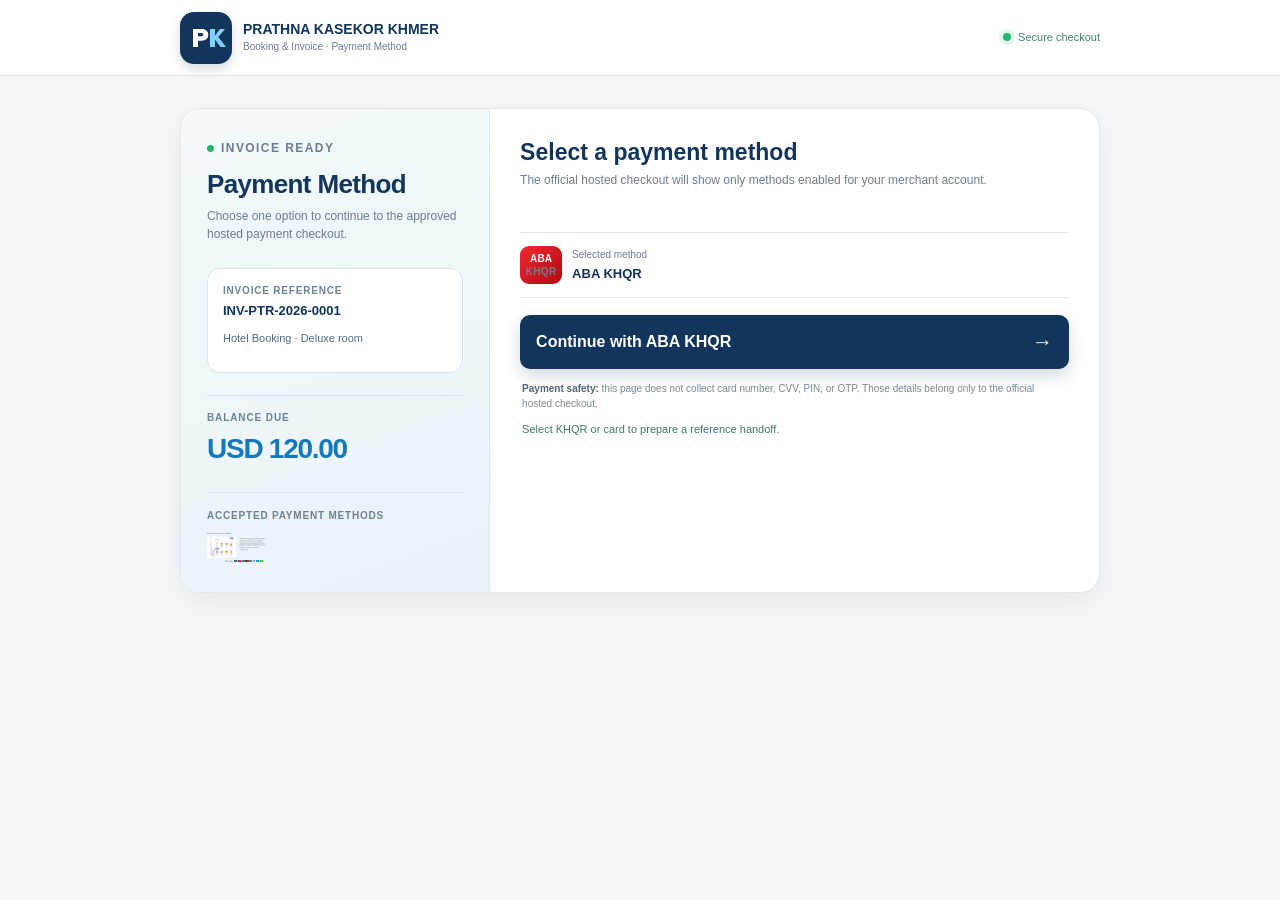
==== checkout-reference.html @ 9adb8e12 "Update checkout-reference.html" ====
<!doctype html>
<html lang="en">
<head>
  <meta charset="utf-8">
  <meta name="viewport" content="width=device-width, initial-scale=1, viewport-fit=cover">
  <meta name="theme-color" content="#ffffff">
  <title>PTR Connect | Payment Method</title>
  <style>
    :root{--navy:#12355b;--blue:#1478bc;--blue-soft:#eef8ff;--ink:#152b42;--muted:#6c7d8d;--line:#dfe7ee;--wash:#f5f8fa;--white:#fff;--success:#25b66d;--radius:16px;--shadow:0 10px 30px rgba(18,53,91,.08)}
    *{box-sizing:border-box}html{background:var(--wash);-webkit-text-size-adjust:100%;text-size-adjust:100%}body{min-width:320px;margin:0;color:var(--ink);background:var(--wash);font-family:"Noto Sans Khmer","Segoe UI",Arial,sans-serif;line-height:1.4}button{font:inherit}button:focus-visible{outline:3px solid #91cdf2;outline-offset:3px}img{display:block;max-width:100%}
    .topbar{min-height:76px;display:flex;align-items:center;gap:11px;padding:10px max(18px,calc((100vw - 920px)/2));border-bottom:1px solid var(--line);background:var(--white)}.brandMark{width:52px;height:52px;display:grid;place-items:center;flex:0 0 auto;border-radius:14px;background:var(--navy);box-shadow:0 5px 12px rgba(18,53,91,.18)}.brandMark svg{width:40px;height:40px}.brandText{min-width:0}.brandText strong,.brandText small{display:block;overflow-wrap:anywhere}.brandText strong{color:var(--navy);font-size:14px;line-height:1.2}.brandText small{margin-top:3px;color:var(--muted);font-size:10px}.secure{display:flex;align-items:center;gap:7px;margin-left:auto;color:#43816a;font-size:11px;white-space:nowrap}.secure i{width:8px;height:8px;border-radius:50%;background:var(--success);box-shadow:0 0 0 4px #e0f8ea}
    main{width:min(920px,calc(100% - 32px));margin:32px auto 56px}.checkout{display:grid;grid-template-columns:minmax(250px,.66fr) minmax(0,1.3fr);overflow:hidden;border:1px solid var(--line);border-radius:20px;background:var(--white);box-shadow:var(--shadow)}.bookingSummary{min-width:0;padding:30px 26px;background:linear-gradient(160deg,#f3f9fc,#eaf3f8);border-right:1px solid var(--line)}.summaryLabel{display:flex;align-items:center;gap:7px;margin:0;color:#5c8776;font-size:10px;font-weight:900;letter-spacing:.12em;text-transform:uppercase}.summaryLabel i{width:7px;height:7px;border-radius:50%;background:var(--success)}.bookingSummary h1{margin:12px 0 8px;color:var(--navy);font-size:26px;letter-spacing:-.025em;line-height:1.12}.bookingSummary>p{margin:0;color:var(--muted);font-size:12px;line-height:1.55}.invoiceBox{margin-top:24px;padding:15px;border:1px solid #d7e5ed;border-radius:13px;background:#fff}.invoiceBox small,.invoiceBox b{display:block}.invoiceBox small{color:#6d8293;font-size:10px;font-weight:800;letter-spacing:.08em;text-transform:uppercase}.invoiceBox b{margin-top:4px;color:var(--navy);font-size:13px;overflow-wrap:anywhere}.invoiceBox .service{margin-top:11px;color:#526b7e;font-size:11px;line-height:1.4}.amount{margin-top:22px;padding-top:15px;border-top:1px solid #d7e5ed}.amount span,.amount strong{display:block}.amount span{color:#6d8293;font-size:10px;font-weight:900;letter-spacing:.09em;text-transform:uppercase}.amount strong{margin-top:4px;color:var(--blue);font-size:28px;letter-spacing:-.045em;white-space:nowrap}.accepted{margin-top:23px;padding-top:16px;border-top:1px solid #d7e5ed}.accepted p{margin:0 0 9px;color:#6d8293;font-size:10px;font-weight:900;letter-spacing:.08em;text-transform:uppercase}.accepted img{width:100%;height:30px;object-fit:contain;object-position:left center}
    .paymentPanel{min-width:0;padding:30px}.paymentPanel h2{margin:0;color:var(--navy);font-size:23px;line-height:1.2}.paymentPanel>.subcopy{margin:5px 0 22px;color:var(--muted);font-size:12px}.methodList{display:grid;gap:11px}.method{width:100%;min-width:0;display:grid;grid-template-columns:52px minmax(0,1fr) 34px;align-items:center;gap:13px;padding:11px;border:1px solid var(--line);border-radius:13px;background:#fff;color:var(--ink);text-align:left;cursor:pointer;transition:border-color .16s ease,box-shadow .16s ease,background .16s ease}.method:hover{border-color:#8abbdc;background:#fbfdff}.method[aria-pressed="true"]{border:2px solid var(--blue);padding:10px;background:var(--blue-soft);box-shadow:0 0 0 3px #dff2fd}.methodIcon{width:52px;height:48px;display:flex;align-items:center;justify-content:center;flex-direction:column;border-radius:9px;background:#0a7299;color:#fff;font-size:13px;font-weight:900;line-height:1;letter-spacing:.02em}.methodIcon small{display:block;margin-top:3px;font-size:7px;font-weight:800;letter-spacing:.04em}.methodIcon.khqr{background:linear-gradient(135deg,#ee2a31,#b10812)}.methodIcon.card{background:linear-gradient(135deg,#097592,#00516f);font-size:9px}.methodIcon.alipay{background:#17a2df;font-size:25px}.methodIcon.wechat{background:#09bd34;font-size:20px}.methodCopy{min-width:0}.methodCopy strong,.methodCopy small{display:block;overflow-wrap:anywhere}.methodCopy strong{font-size:14px;line-height:1.2}.methodCopy small{margin-top:4px;color:#748494;font-size:11px;line-height:1.35}.methodArrow{display:grid;width:28px;height:28px;place-items:center;border-radius:7px;background:#f1f4f6;color:#5d7180;font-size:22px;font-weight:300;line-height:1}.method[aria-pressed="true"] .methodArrow{background:#d9effb;color:var(--blue)}
    .choice{display:flex;align-items:center;gap:10px;margin-top:22px;padding:13px 0;border-top:1px solid var(--line);border-bottom:1px solid var(--line)}.choice .methodIcon{width:42px;height:38px;flex:0 0 42px;font-size:10px}.choice .methodIcon.card{font-size:8px}.choice .methodIcon.alipay{font-size:20px}.choice .methodIcon.wechat{font-size:16px}.choice small,.choice b{display:block}.choice small{color:var(--muted);font-size:10px}.choice b{margin-top:3px;color:var(--navy);font-size:13px}.continue{width:100%;min-height:50px;display:flex;align-items:center;justify-content:space-between;gap:15px;margin-top:17px;padding:12px 16px;border:0;border-radius:10px;background:var(--navy);color:#fff;cursor:pointer;font-weight:900;box-shadow:0 7px 16px rgba(18,53,91,.18);transition:background .16s ease,transform .16s ease}.continue:hover{background:#1d5689;transform:translateY(-1px)}.continue b{font-size:21px}.safety{margin:12px 2px 0;color:#788a98;font-size:10px;line-height:1.5}.safety b{color:#4f6676}.status{min-height:19px;margin:11px 2px 0;color:#3f7960;font-size:11px;line-height:1.45}.status[data-state="ready"]{font-weight:700}
    @media(max-width:720px){main{width:min(100%,620px);margin:0 auto 38px}.checkout{grid-template-columns:1fr;border-right:0;border-left:0;border-radius:0}.bookingSummary{padding:22px 16px;border-right:0;border-bottom:1px solid var(--line)}.bookingSummary h1{font-size:24px}.invoiceBox{margin-top:17px}.amount{margin-top:17px}.accepted{display:none}.paymentPanel{padding:23px 16px}.method{grid-template-columns:48px minmax(0,1fr) 30px;gap:11px;padding:10px}.method[aria-pressed="true"]{padding:9px}.methodIcon{width:48px;height:44px}.methodCopy strong{font-size:13px}.methodCopy small{font-size:10px}.methodArrow{width:27px;height:27px}.topbar{min-height:68px;padding:8px 15px}.brandMark{width:48px;height:48px;border-radius:13px}.secure{display:none}}
    @media(max-width:360px){.brandText strong{font-size:13px}.bookingSummary,.paymentPanel{padding-right:13px;padding-left:13px}.method{grid-template-columns:44px minmax(0,1fr) 27px;gap:9px}.methodIcon{width:44px;height:42px}.methodArrow{width:25px;height:25px}.paymentPanel h2{font-size:22px}}
    @media(prefers-reduced-motion:reduce){*,*:before,*:after{transition:none!important}}
  </style>
</head>
<body>
  <header class="topbar">
    <span class="brandMark" role="img" aria-label="PTR Connect"><svg viewBox="0 0 40 40" fill="none" aria-hidden="true"><path d="M7 29V11h8.5c4.2 0 6.8 2.2 6.8 5.8 0 3.7-2.6 5.9-6.8 5.9H12V29H7Zm5-10.8h3.1c1.4 0 2.2-.7 2.2-1.5 0-.9-.8-1.6-2.2-1.6H12v3.1Z" fill="white"/><path d="M24 29V11h5v6.8L34 11h5l-6.7 8L40 29h-5.5l-5.5-7.6V29h-5Z" fill="#7fd1ff"/></svg></span>
    <div class="brandText"><strong>PRATHNA KASEKOR KHMER</strong><small>Booking &amp; Invoice · Payment Method</small></div>
    <span class="secure"><i></i>Secure checkout</span>
  </header>
  <main>
    <section class="checkout" aria-labelledby="payment-title">
      <aside class="bookingSummary" aria-label="Invoice summary">
        <p class="summaryLabel"><i></i>Invoice ready</p>
        <h1>Payment Method</h1>
        <p>Choose one option to continue to the approved hosted payment checkout.</p>
        <div class="invoiceBox"><small>Invoice reference</small><b id="invoiceReference">INV-PTR-2026-0001</b><p class="service" id="invoiceService">Hotel Booking · Deluxe room</p></div>
        <div class="amount"><span>Balance due</span><strong id="amountDue">USD 120.00</strong></div>
        <div class="accepted"><p>Accepted payment methods</p><img src="assets/payment-reference/payment-marks-reference.svg" alt="ABA, KHQR, Visa, Mastercard, UnionPay, JCB, Alipay and WeChat Pay marks"></div>
      </aside>
      <div class="paymentPanel">
        <h2 id="payment-title">Select a payment method</h2>
        <p class="subcopy">The official hosted checkout will show only methods enabled for your merchant account.</p>
        <div class="methodList" id="methodList" aria-label="Payment methods"></div>
        <div class="choice"><span class="methodIcon khqr" id="choiceIcon" aria-hidden="true">ABA<small>KHQR</small></span><span><small>Selected method</small><b id="choiceName">ABA KHQR</b></span></div>
        <button class="continue" type="button" id="continueButton"><span id="continueText">Continue with ABA KHQR</span><b aria-hidden="true">→</b></button>
        <p class="safety"><b>Payment safety:</b> this page does not collect card number, CVV, PIN, or OTP. Those details belong only to the official hosted checkout.</p>
        <p class="status" id="status" aria-live="polite">Select KHQR or card to prepare a reference handoff.</p>
      </div>
    </section>
  </main>
  <script>
    "use strict";
    const state = { invoice: { reference: "INV-PTR-2026-0001", service: "Hotel Booking · Deluxe room", balance: 120 }, method: "aba-khqr" };
    const methods = Object.freeze([
  { id: "aba-khqr", name: "ABA KHQR", description: "Scan to pay with any banking app", icon: "ABA<small>KHQR</small>", iconClass: "khqr", action: "Continue with ABA KHQR" },
  { id: "card", name: "Credit / Debit Card", description: "Visa, Mastercard, UnionPay and JCB", icon: "CARD<small>VISA · MC</small>", iconClass: "card", action: "Continue with card" },
  { id: "alipay", name: "Alipay", description: "Scan to pay with Alipay", icon: "支<small>ALIPAY</small>", iconClass: "alipay", action: "Continue with Alipay" },
  { id: "wechat", name: "WeChat", description: "Scan to pay with WeChat", icon: "•<small>WECHAT</small>", iconClass: "wechat", action: "Continue with WeChat Pay" }
]);
    ]);
    const id = value => document.getElementById(value);
    const money = value => `USD ${Number(value || 0).toLocaleString("en-US", { minimumFractionDigits:2, maximumFractionDigits:2 })}`;
    const current = () => methods.find(method => method.id === state.method) || methods[0];
    function renderMethods(){
      id("methodList").replaceChildren(...methods.map(method => {
        const button = document.createElement("button");
        button.type = "button";
        button.className = "method";
        button.dataset.method = method.id;
        button.setAttribute("aria-pressed", String(method.id === state.method));
        button.innerHTML = `<span class="methodIcon ${method.iconClass}" aria-hidden="true">${method.icon}</span><span class="methodCopy"><strong>${method.name}</strong><small>${method.description}</small></span><span class="methodArrow" aria-hidden="true">›</span>`;
        button.addEventListener("click", () => select(method.id));
        return button;
      }));
    }
    function renderSummary(){
      const method = current();
      id("invoiceReference").textContent = state.invoice.reference;
      id("invoiceService").textContent = state.invoice.service;
      id("amountDue").textContent = money(state.invoice.balance);
      id("choiceIcon").className = `methodIcon ${method.iconClass}`;
      id("choiceIcon").innerHTML = method.icon;
      id("choiceName").textContent = method.name;
      id("continueText").textContent = method.action;
    }
    function select(methodId){
      if(!methods.some(method => method.id === methodId)) return;
      state.method = methodId;
      renderMethods(); renderSummary();
      window.dispatchEvent(new CustomEvent("ptr:checkout-method", { detail:{ method:current(), invoice:{...state.invoice} } }));
    }
    function setData(data = {}){
      state.invoice = { ...state.invoice, ...data };
      if(data.method && methods.some(method => method.id === data.method)) state.method = data.method;
      renderMethods(); renderSummary();
    }
    id("continueButton").addEventListener("click", () => {
      const method = current();
      const status = id("status");
      status.dataset.state = "ready";
      status.textContent = `${method.name} selected. Reference handoff is ready; no payment was submitted.`;
      window.dispatchEvent(new CustomEvent("ptr:checkout-continue", { detail:{ method, invoice:{...state.invoice} } }));
    });
    window.PTRCheckoutReference = Object.freeze({ setData, getData:() => ({ invoice:{...state.invoice}, method:current() }) });
    renderMethods(); renderSummary();
  </script>
</body>
</html>
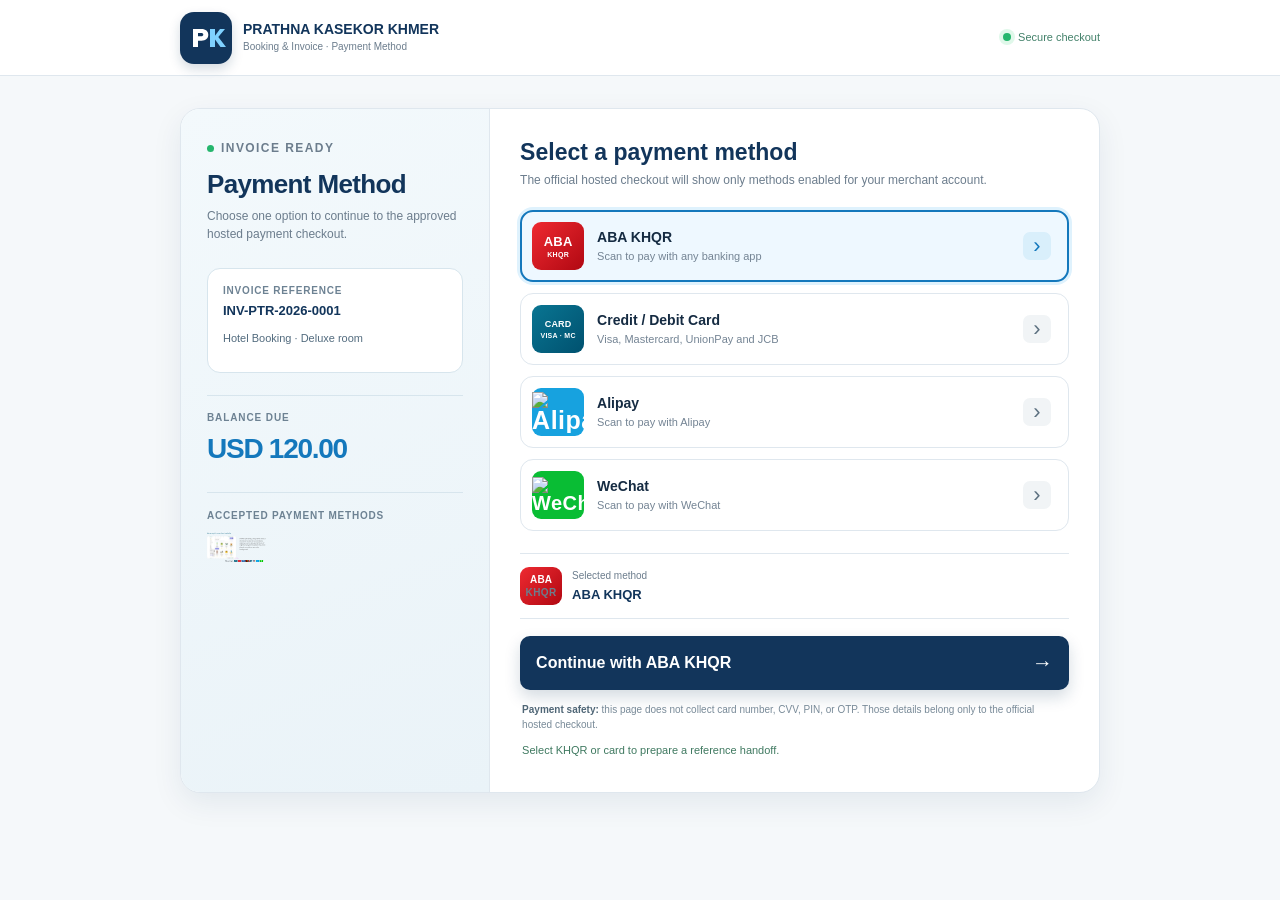
==== commit a68ab517: "Update checkout-reference.html" ====
--- a/checkout-reference.html
+++ b/checkout-reference.html
@@ -50,10 +50,9 @@
     const methods = Object.freeze([
   { id: "aba-khqr", name: "ABA KHQR", description: "Scan to pay with any banking app", icon: "ABA<small>KHQR</small>", iconClass: "khqr", action: "Continue with ABA KHQR" },
   { id: "card", name: "Credit / Debit Card", description: "Visa, Mastercard, UnionPay and JCB", icon: "CARD<small>VISA · MC</small>", iconClass: "card", action: "Continue with card" },
-  { id: "alipay", name: "Alipay", description: "Scan to pay with Alipay", icon: "支<small>ALIPAY</small>", iconClass: "alipay", action: "Continue with Alipay" },
-  { id: "wechat", name: "WeChat", description: "Scan to pay with WeChat", icon: "•<small>WECHAT</small>", iconClass: "wechat", action: "Continue with WeChat Pay" }
+  { id: "alipay", name: "Alipay", description: "Scan to pay with Alipay", icon: '<img src="aba_selector_assets/alipay.png" alt="Alipay">', iconClass: "alipay", action: "Continue with Alipay" },
+  { id: "wechat", name: "WeChat", description: "Scan to pay with WeChat", icon: '<img src="aba_selector_assets/wechat.png" alt="WeChat">', iconClass: "wechat", action: "Continue with WeChat Pay" }
 ]);
-    ]);
     const id = value => document.getElementById(value);
     const money = value => `USD ${Number(value || 0).toLocaleString("en-US", { minimumFractionDigits:2, maximumFractionDigits:2 })}`;
     const current = () => methods.find(method => method.id === state.method) || methods[0];
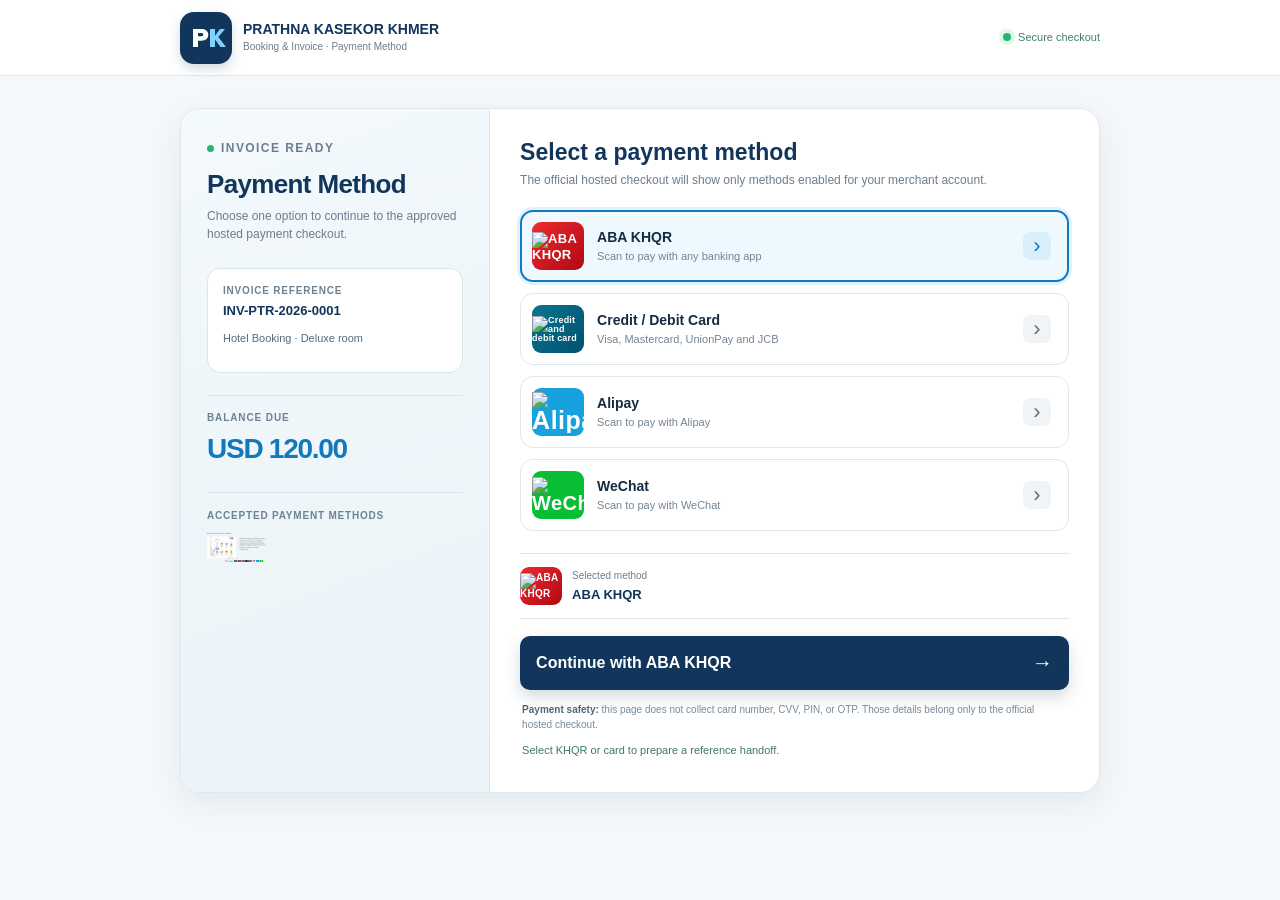
==== commit df8fd0ae: "Update checkout-reference.html" ====
--- a/checkout-reference.html
+++ b/checkout-reference.html
@@ -48,10 +48,38 @@
     "use strict";
     const state = { invoice: { reference: "INV-PTR-2026-0001", service: "Hotel Booking · Deluxe room", balance: 120 }, method: "aba-khqr" };
     const methods = Object.freeze([
-  { id: "aba-khqr", name: "ABA KHQR", description: "Scan to pay with any banking app", icon: "ABA<small>KHQR</small>", iconClass: "khqr", action: "Continue with ABA KHQR" },
-  { id: "card", name: "Credit / Debit Card", description: "Visa, Mastercard, UnionPay and JCB", icon: "CARD<small>VISA · MC</small>", iconClass: "card", action: "Continue with card" },
-  { id: "alipay", name: "Alipay", description: "Scan to pay with Alipay", icon: '<img src="aba_selector_assets/alipay.png" alt="Alipay">', iconClass: "alipay", action: "Continue with Alipay" },
-  { id: "wechat", name: "WeChat", description: "Scan to pay with WeChat", icon: '<img src="aba_selector_assets/wechat.png" alt="WeChat">', iconClass: "wechat", action: "Continue with WeChat Pay" }
+  { 
+    id: "aba-khqr", 
+    name: "ABA KHQR", 
+    description: "Scan to pay with any banking app", 
+    icon: '<img src="aba_selector_assets/aba_khqr.png" alt="ABA KHQR">', 
+    iconClass: "khqr", 
+    action: "Continue with ABA KHQR" 
+  },
+  { 
+    id: "card", 
+    name: "Credit / Debit Card", 
+    description: "Visa, Mastercard, UnionPay and JCB", 
+    icon: '<img src="aba_selector_assets/card_icon.png" alt="Credit and debit card">', 
+    iconClass: "card", 
+    action: "Continue with card" 
+  },
+  { 
+    id: "alipay", 
+    name: "Alipay", 
+    description: "Scan to pay with Alipay", 
+    icon: '<img src="aba_selector_assets/alipay.png" alt="Alipay">', 
+    iconClass: "alipay", 
+    action: "Continue with Alipay" 
+  },
+  { 
+    id: "wechat", 
+    name: "WeChat", 
+    description: "Scan to pay with WeChat", 
+    icon: '<img src="aba_selector_assets/wechat.png" alt="WeChat">', 
+    iconClass: "wechat", 
+    action: "Continue with WeChat Pay" 
+  }
 ]);
     const id = value => document.getElementById(value);
     const money = value => `USD ${Number(value || 0).toLocaleString("en-US", { minimumFractionDigits:2, maximumFractionDigits:2 })}`;
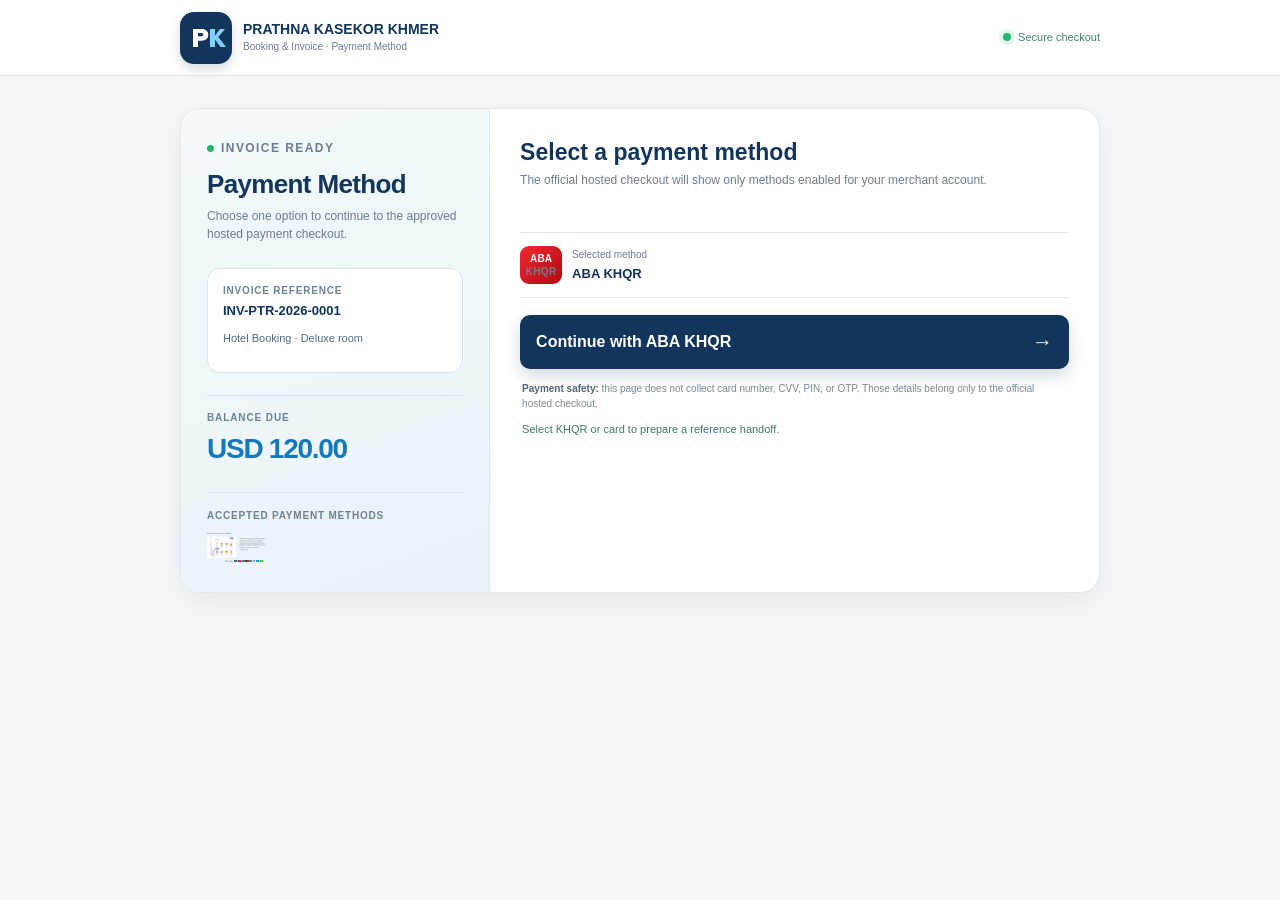
==== commit df6c27cf: "Update checkout-reference.html" ====
--- a/checkout-reference.html
+++ b/checkout-reference.html
@@ -47,40 +47,281 @@
   <script>
     "use strict";
     const state = { invoice: { reference: "INV-PTR-2026-0001", service: "Hotel Booking · Deluxe room", balance: 120 }, method: "aba-khqr" };
-    const methods = Object.freeze([
-  { 
-    id: "aba-khqr", 
-    name: "ABA KHQR", 
-    description: "Scan to pay with any banking app", 
-    icon: '<img src="aba_selector_assets/aba_khqr.png" alt="ABA KHQR">', 
-    iconClass: "khqr", 
-    action: "Continue with ABA KHQR" 
-  },
-  { 
-    id: "card", 
-    name: "Credit / Debit Card", 
-    description: "Visa, Mastercard, UnionPay and JCB", 
-    icon: '<img src="aba_selector_assets/card_icon.png" alt="Credit and debit card">', 
-    iconClass: "card", 
-    action: "Continue with card" 
-  },
-  { 
-    id: "alipay", 
-    name: "Alipay", 
-    description: "Scan to pay with Alipay", 
-    icon: '<img src="aba_selector_assets/alipay.png" alt="Alipay">', 
-    iconClass: "alipay", 
-    action: "Continue with Alipay" 
-  },
-  { 
-    id: "wechat", 
-    name: "WeChat", 
-    description: "Scan to pay with WeChat", 
-    icon: '<img src="aba_selector_assets/wechat.png" alt="WeChat">', 
-    iconClass: "wechat", 
-    action: "Continue with WeChat Pay" 
-  }
-]);
+    <!DOCTYPE html>
+<html lang="km">
+<head>
+  <meta charset="UTF-8" />
+  <meta name="viewport" content="width=device-width, initial-scale=1.0" />
+  <title>ABA Pay Checkout Component</title>
+  <style>
+    /* Global Base */
+    body {
+      font-family: -apple-system, BlinkMacSystemFont, "Segoe UI", Roboto, Helvetica, Arial, sans-serif;
+      background-color: #f8fafc;
+      padding: 24px;
+      color: #1e293b;
+    }
+
+    /* ១. HEADER BRAND SECTION */
+    .header-brand {
+      display: flex;
+      align-items: center;
+      gap: 12px;
+      margin-bottom: 24px;
+    }
+
+    .header-brand .brand-logo {
+      height: 36px;
+      width: auto;
+      object-fit: contain;
+    }
+
+    .header-brand .brand-text {
+      display: flex;
+      flex-direction: column;
+    }
+
+    .header-brand .brand-text .title {
+      font-size: 18px;
+      font-weight: 700;
+      color: #0f172a;
+      line-height: 1.2;
+    }
+
+    .header-brand .brand-text .subtitle {
+      font-size: 12px;
+      color: #64748b;
+    }
+
+    /* ២. PAYMENT OPTION CONTAINER */
+    .payment-option {
+      display: flex;
+      align-items: flex-start;
+      gap: 12px;
+      padding: 16px;
+      border: 1px solid #e2e8f0;
+      border-radius: 10px;
+      background-color: #ffffff;
+      margin-bottom: 12px;
+      cursor: pointer;
+      transition: all 0.2s ease-in-out;
+    }
+
+    .payment-option:hover {
+      border-color: #00bcd4;
+    }
+
+    .payment-option.selected {
+      border-color: #00bcd4;
+      background-color: #f4fbfd;
+      box-shadow: 0 0 0 1px #00bcd4;
+    }
+
+    /* Custom Radio Input Alignment */
+    .payment-option input[type="radio"] {
+      margin-top: 3px;
+      accent-color: #00bcd4;
+      width: 16px;
+      height: 16px;
+      cursor: pointer;
+    }
+
+    .option-content {
+      flex: 1;
+      display: flex;
+      align-items: center;
+      justify-content: space-between;
+      flex-wrap: wrap;
+      gap: 8px;
+    }
+
+    .option-left {
+      display: flex;
+      align-items: center;
+      gap: 12px;
+    }
+
+    .option-info {
+      display: flex;
+      flex-direction: column;
+    }
+
+    .option-title {
+      font-size: 14px;
+      font-weight: 600;
+      color: #0f172a;
+    }
+
+    .option-desc {
+      font-size: 12px;
+      color: #64748b;
+      margin-top: 2px;
+    }
+
+    /* LOGOS STYLING */
+    .khqr-logo, .wallet-logo {
+      height: 22px;
+      width: auto;
+      object-fit: contain;
+    }
+
+    /* FLEX ROW FOR CREDIT CARDS */
+    .card-logos-flex {
+      display: flex;
+      align-items: center;
+      gap: 6px;
+    }
+
+    .card-logos-flex img {
+      height: 20px;
+      width: 32px;
+      object-fit: contain;
+      background: #ffffff;
+      border: 1px solid #e2e8f0;
+      border-radius: 4px;
+      padding: 2px;
+    }
+  </style>
+</head>
+<body> 
+  <!-- 1. HEADER SECTION LOGO -->
+  <div class="header-brand">
+    <img src="https://checkout.payway.com.kh/images/aba-logo.svg" alt="ABA Pay Logo" class="brand-logo" />
+    <div class="brand-text">
+      <span class="title">ABA Pay</span>
+      <span class="subtitle">Secure Payment Gateway</span>
+    </div>
+  </div>
+  <!-- 2. PAYMENT METHOD 1: ABA Pay KHQR -->
+  <label class="payment-option">
+    <input type="radio" name="payment_method" value="khqr" />
+    <div class="option-content">
+      <div class="option-left">
+        <img src="https://khqr.bakong.nbc.gov.kh/assets/images/khqr-logo.svg" alt="KHQR Logo" class="khqr-logo" />
+        <div class="option-info">
+          <span class="option-title">ABA Pay KHQR</span>
+          <span class="option-desc">Scan QR code with your banking app</span>
+        </div>
+      </div>
+    </div>
+  </label>
+  <!-- 3. PAYMENT METHOD 2: Credit/Debit Card -->
+  <label class="payment-option selected">
+    <input type="radio" name="payment_method" value="card" checked />
+    <div class="option-content">
+      <div class="option-left">
+        <div class="option-info">
+          <span class="option-title">Credit/Debit Card</span>
+          <span class="option-desc">Visa, Mastercard, UnionPay, JCB supported</span>
+        </div>
+      </div>
+      <div class="card-logos-flex">
+        <img src="https://upload.wikimedia.org/wikipedia/commons/5/5e/Visa_Inc._logo.svg" alt="Visa" />
+        <img src="https://upload.wikimedia.org/wikipedia/commons/2/2a/Mastercard-logo.svg" alt="Mastercard" />
+        <img src="https://upload.wikimedia.org/wikipedia/commons/1/1b/UnionPay_logo.svg" alt="UnionPay" />
+        <img src="https://upload.wikimedia.org/wikipedia/commons/4/40/JCB_logo.svg" alt="JCB" />
+      </div>
+    </div>
+  </label>
+  <!-- 4. PAYMENT METHOD 3: Alipay -->
+  <label class="payment-option">
+    <input type="radio" name="payment_method" value="alipay" />
+    <div class="option-content">
+      <div class="option-left">
+        <img src="aba_selector_assets/alipay.png" alt="Alipay Logo" class="wallet-logo" />
+        <div class="option-info">
+          <span class="option-title">Alipay</span>
+          <span class="option-desc">Scan to pay with Alipay</span>
+        </div>
+      </div>
+    </div>
+  </label>
+  <!-- 5. PAYMENT METHOD 4: WeChat Pay -->
+  <label class="payment-option">
+    <input type="radio" name="payment_method" value="wechat" />
+    <div class="option-content">
+      <div class="option-left">
+        <img src="aba_selector_assets/wechat.png" alt="WeChat Logo" class="wallet-logo" />
+        <div class="option-info">
+          <span class="option-title">WeChat Pay</span>
+          <span class="option-desc">Scan to pay with WeChat Pay</span>
+        </div>
+      </div>
+    </div>
+  </label>
+</body>
+</html>
+  <!-- 1. HEADER SECTION LOGO -->
+  <div class="header-brand">
+    <img src="https://checkout.payway.com.kh/images/aba-logo.svg" alt="ABA Pay Logo" class="brand-logo" />
+    <div class="brand-text">
+      <span class="title">ABA Pay</span>
+      <span class="subtitle">Secure Payment Gateway</span>
+    </div>
+  </div>
+
+  <!-- 2. PAYMENT METHOD 1: ABA Pay KHQR -->
+  <label class="payment-option">
+    <input type="radio" name="payment_method" value="khqr" />
+    <div class="option-content">
+      <div class="option-left">
+        <img src="https://khqr.bakong.nbc.gov.kh/assets/images/khqr-logo.svg" alt="KHQR Logo" class="khqr-logo" />
+        <div class="option-info">
+          <span class="option-title">ABA Pay KHQR</span>
+          <span class="option-desc">Scan QR code with your banking app</span>
+        </div>
+      </div>
+    </div>
+  </label>
+
+  <!-- 3. PAYMENT METHOD 2: Credit/Debit Card -->
+  <label class="payment-option selected">
+    <input type="radio" name="payment_method" value="card" checked />
+    <div class="option-content">
+      <div class="option-left">
+        <div class="option-info">
+          <span class="option-title">Credit/Debit Card</span>
+          <span class="option-desc">Visa, Mastercard, UnionPay, JCB supported</span>
+        </div>
+      </div>
+      <div class="card-logos-flex">
+        <img src="https://upload.wikimedia.org/wikipedia/commons/5/5e/Visa_Inc._logo.svg" alt="Visa" />
+        <img src="https://upload.wikimedia.org/wikipedia/commons/2/2a/Mastercard-logo.svg" alt="Mastercard" />
+        <img src="https://upload.wikimedia.org/wikipedia/commons/1/1b/UnionPay_logo.svg" alt="UnionPay" />
+        <img src="https://upload.wikimedia.org/wikipedia/commons/4/40/JCB_logo.svg" alt="JCB" />
+      </div>
+    </div>
+  </label>
+
+  <!-- 4. PAYMENT METHOD 3: Alipay -->
+  <label class="payment-option">
+    <input type="radio" name="payment_method" value="alipay" />
+    <div class="option-content">
+      <div class="option-left">
+        <img src="aba_selector_assets/alipay.png" alt="Alipay Logo" class="wallet-logo" />
+        <div class="option-info">
+          <span class="option-title">Alipay</span>
+          <span class="option-desc">Scan to pay with Alipay</span>
+        </div>
+      </div>
+    </div>
+  </label>
+
+  <!-- 5. PAYMENT METHOD 4: WeChat Pay -->
+  <label class="payment-option">
+    <input type="radio" name="payment_method" value="wechat" />
+    <div class="option-content">
+      <div class="option-left">
+        <img src="aba_selector_assets/wechat.png" alt="WeChat Logo" class="wallet-logo" />
+        <div class="option-info">
+          <span class="option-title">WeChat Pay</span>
+          <span class="option-desc">Scan to pay with WeChat Pay</span>
+        </div>
+      </div>
+    </div>
+  </label>
+
+</html>]);
     const id = value => document.getElementById(value);
     const money = value => `USD ${Number(value || 0).toLocaleString("en-US", { minimumFractionDigits:2, maximumFractionDigits:2 })}`;
     const current = () => methods.find(method => method.id === state.method) || methods[0];
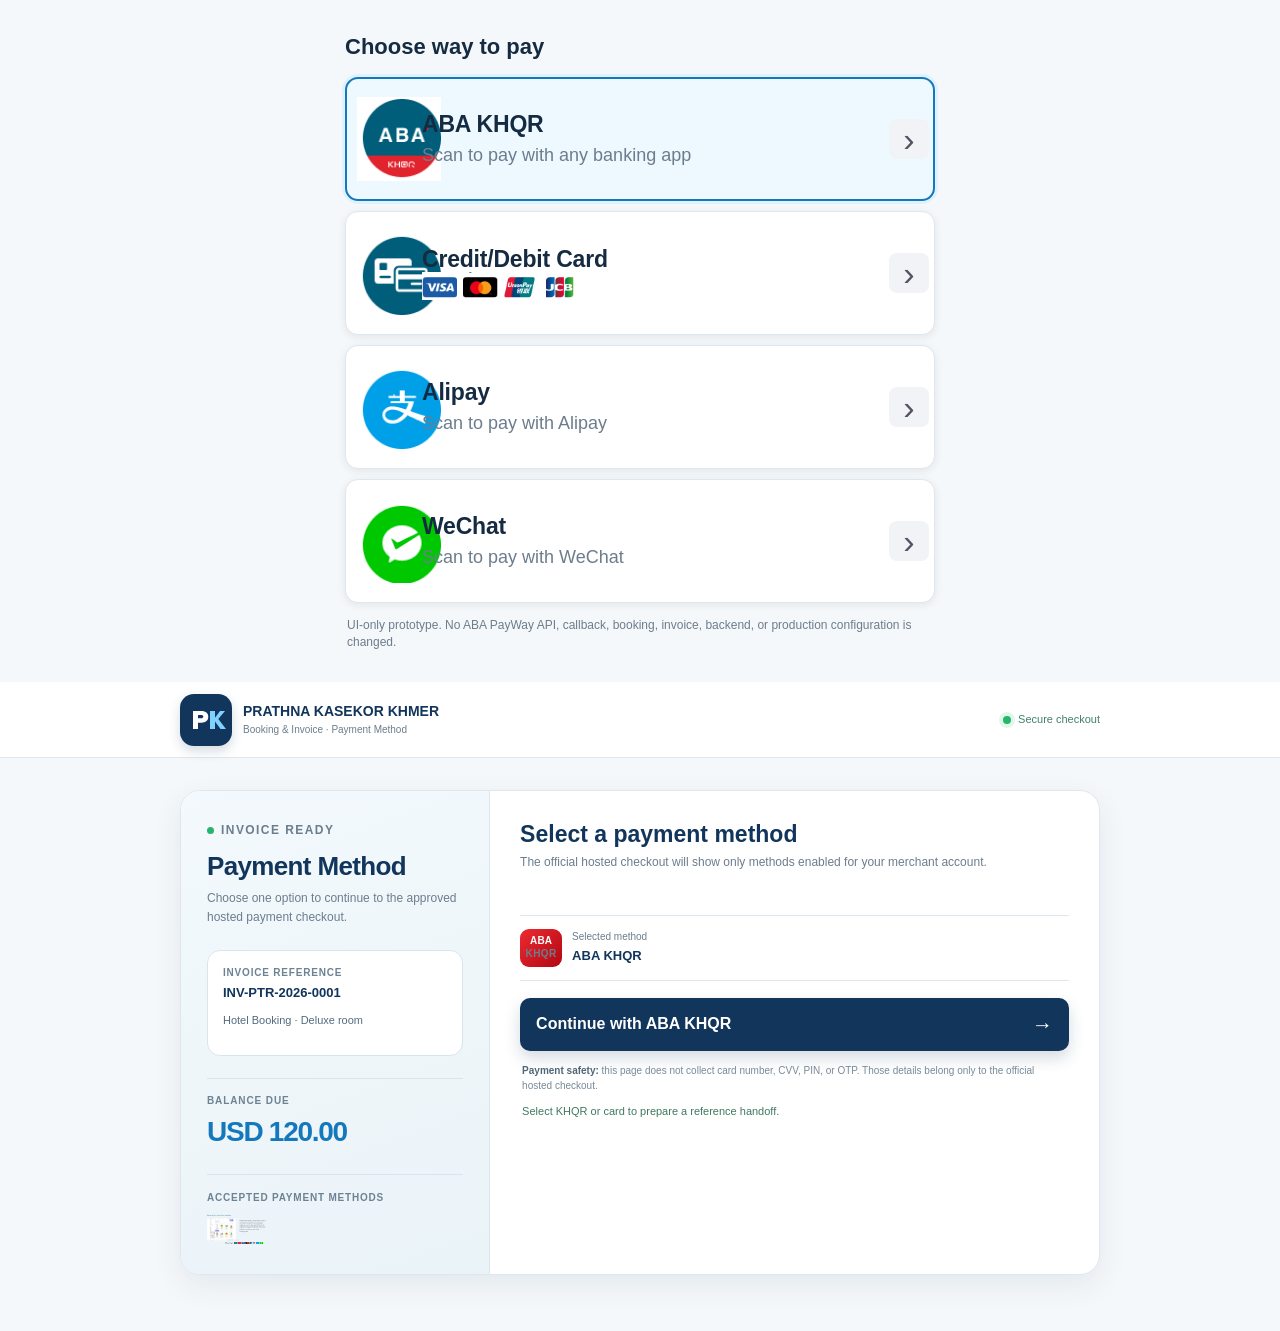
==== commit d32cce53: "Revise checkout UI per bank feedback Replace only checkout-reference.html with the supplied ABA paym" ====
--- a/checkout-reference.html
+++ b/checkout-reference.html
@@ -1,3 +1,187 @@
+<!doctype html>
+<html lang="en">
+<head>
+<meta charset="utf-8">
+<meta name="viewport" content="width=device-width, initial-scale=1">
+<title>PTR Connect — ABA Payment Selector UI</title>
+<style>
+:root{
+  --ink:#081B37;
+  --muted:#697386;
+  --soft:#F2F3F7;
+  --border:#E2E8F0;
+  --page:#F6F8FB;
+}
+*{box-sizing:border-box}
+body{
+  margin:0;
+  background:var(--page);
+  color:var(--ink);
+  font-family:"SF Pro Display","Segoe UI",Arial,sans-serif;
+}
+.wrap{
+  width:min(100% - 24px, 590px);
+  margin:32px auto;
+}
+.title{
+  font-size:22px;
+  font-weight:700;
+  margin:0 0 14px;
+}
+.selector{
+  display:flex;
+  flex-direction:column;
+  gap:10px;
+}
+.method{
+  width:100%;
+  min-height:124px;
+  display:grid;
+  grid-template-columns:84px minmax(0,1fr) 44px;
+  align-items:center;
+  gap:18px;
+  padding:16px 20px;
+  background:#fff;
+  border:1px solid var(--border);
+  border-radius:18px;
+  box-shadow:0 2px 8px rgba(8,27,55,.08);
+  text-align:left;
+  color:inherit;
+  cursor:pointer;
+}
+.method[aria-pressed="true"]{
+  box-shadow:0 0 0 2px rgba(0,103,131,.22),0 2px 8px rgba(8,27,55,.08);
+}
+.icon{
+  width:84px;
+  height:84px;
+  display:grid;
+  place-items:center;
+  flex:none;
+}
+.icon img{
+  max-width:100%;
+  max-height:100%;
+  width:auto;
+  height:auto;
+  object-fit:contain;
+  display:block;
+}
+.copy{
+  min-width:0;
+}
+.copy b{
+  display:block;
+  font-size:23px;
+  line-height:1.15;
+  font-weight:700;
+  letter-spacing:-.2px;
+}
+.copy p{
+  margin:6px 0 0;
+  font-size:18px;
+  line-height:1.25;
+  color:var(--muted);
+}
+.brands{
+  margin-top:7px;
+}
+.brands img{
+  height:28px;
+  width:auto;
+  max-width:100%;
+  object-fit:contain;
+  display:block;
+}
+.arrow{
+  width:40px;
+  height:40px;
+  display:grid;
+  place-items:center;
+  background:var(--soft);
+  border-radius:8px;
+  color:#535362;
+  font-size:34px;
+  line-height:1;
+  font-weight:400;
+}
+.note{
+  margin:14px 2px 0;
+  font-size:12px;
+  color:var(--muted);
+}
+@media(max-width:560px){
+  .wrap{width:100%;margin:0;padding:10px}
+  .method{
+    min-height:96px;
+    grid-template-columns:64px minmax(0,1fr) 36px;
+    gap:12px;
+    padding:12px 14px;
+    border-radius:14px;
+  }
+  .icon{width:64px;height:64px}
+  .copy b{font-size:17px}
+  .copy p{font-size:14px;margin-top:3px}
+  .brands img{height:20px}
+  .arrow{width:34px;height:34px;font-size:28px}
+}
+</style>
+</head>
+<body>
+<main class="wrap">
+  <h1 class="title">Choose way to pay</h1>
+  <section class="selector" aria-label="Payment methods">
+
+    <button class="method" type="button" data-method="ABA KHQR" aria-pressed="true">
+      <span class="icon"><img src="[data-uri]" alt="ABA KHQR"></span>
+      <span class="copy">
+        <b>ABA KHQR</b>
+        <p>Scan to pay with any banking app</p>
+      </span>
+      <span class="arrow">›</span>
+    </button>
+
+    <button class="method" type="button" data-method="Credit/Debit Card" aria-pressed="false">
+      <span class="icon"><img src="[data-uri]" alt="Credit and debit card"></span>
+      <span class="copy">
+        <b>Credit/Debit Card</b>
+        <span class="brands"><img src="[data-uri]" alt="Visa Mastercard UnionPay JCB"></span>
+      </span>
+      <span class="arrow">›</span>
+    </button>
+
+    <button class="method" type="button" data-method="Alipay" aria-pressed="false">
+      <span class="icon"><img src="[data-uri]" alt="Alipay"></span>
+      <span class="copy">
+        <b>Alipay</b>
+        <p>Scan to pay with Alipay</p>
+      </span>
+      <span class="arrow">›</span>
+    </button>
+
+    <button class="method" type="button" data-method="WeChat" aria-pressed="false">
+      <span class="icon"><img src="[data-uri]" alt="WeChat"></span>
+      <span class="copy">
+        <b>WeChat</b>
+        <p>Scan to pay with WeChat</p>
+      </span>
+      <span class="arrow">›</span>
+    </button>
+  </section>
+
+  <p class="note">UI-only prototype. No ABA PayWay API, callback, booking, invoice, backend, or production configuration is changed.</p>
+</main>
+<script>
+const methods=[...document.querySelectorAll(".method")];
+methods.forEach(btn=>{
+  btn.addEventListener("click",()=>{
+    methods.forEach(x=>x.setAttribute("aria-pressed","false"));
+    btn.setAttribute("aria-pressed","true");
+  });
+});
+</script>
+</body>
+</html>
 <!doctype html>
 <html lang="en">
 <head>
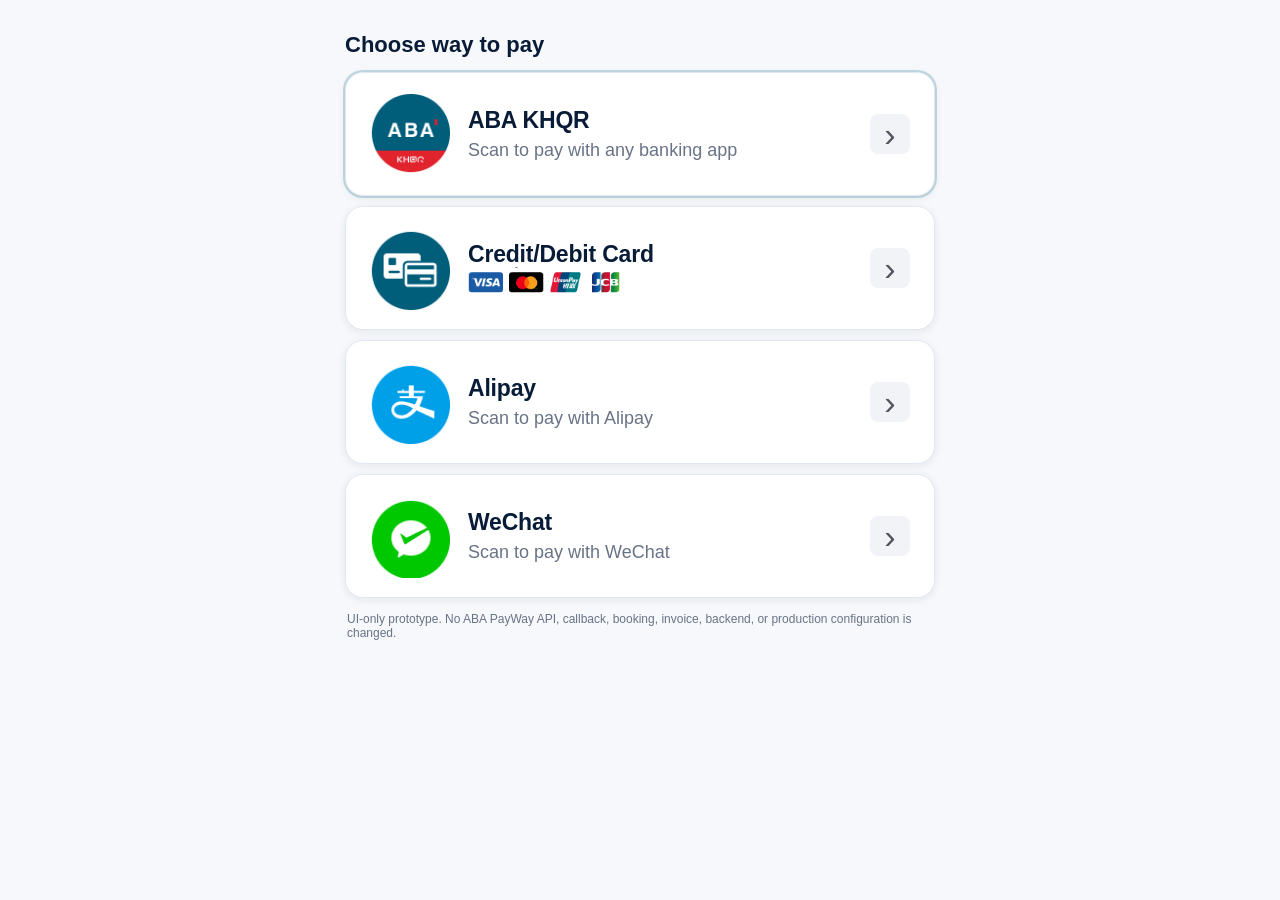
==== commit 565df468: "Fix checkout UI file replacement Remove the previously retained malformed HTML and keep only the val" ====
--- a/checkout-reference.html
+++ b/checkout-reference.html
@@ -182,375 +182,3 @@
 </script>
 </body>
 </html>
-<!doctype html>
-<html lang="en">
-<head>
-  <meta charset="utf-8">
-  <meta name="viewport" content="width=device-width, initial-scale=1, viewport-fit=cover">
-  <meta name="theme-color" content="#ffffff">
-  <title>PTR Connect | Payment Method</title>
-  <style>
-    :root{--navy:#12355b;--blue:#1478bc;--blue-soft:#eef8ff;--ink:#152b42;--muted:#6c7d8d;--line:#dfe7ee;--wash:#f5f8fa;--white:#fff;--success:#25b66d;--radius:16px;--shadow:0 10px 30px rgba(18,53,91,.08)}
-    *{box-sizing:border-box}html{background:var(--wash);-webkit-text-size-adjust:100%;text-size-adjust:100%}body{min-width:320px;margin:0;color:var(--ink);background:var(--wash);font-family:"Noto Sans Khmer","Segoe UI",Arial,sans-serif;line-height:1.4}button{font:inherit}button:focus-visible{outline:3px solid #91cdf2;outline-offset:3px}img{display:block;max-width:100%}
-    .topbar{min-height:76px;display:flex;align-items:center;gap:11px;padding:10px max(18px,calc((100vw - 920px)/2));border-bottom:1px solid var(--line);background:var(--white)}.brandMark{width:52px;height:52px;display:grid;place-items:center;flex:0 0 auto;border-radius:14px;background:var(--navy);box-shadow:0 5px 12px rgba(18,53,91,.18)}.brandMark svg{width:40px;height:40px}.brandText{min-width:0}.brandText strong,.brandText small{display:block;overflow-wrap:anywhere}.brandText strong{color:var(--navy);font-size:14px;line-height:1.2}.brandText small{margin-top:3px;color:var(--muted);font-size:10px}.secure{display:flex;align-items:center;gap:7px;margin-left:auto;color:#43816a;font-size:11px;white-space:nowrap}.secure i{width:8px;height:8px;border-radius:50%;background:var(--success);box-shadow:0 0 0 4px #e0f8ea}
-    main{width:min(920px,calc(100% - 32px));margin:32px auto 56px}.checkout{display:grid;grid-template-columns:minmax(250px,.66fr) minmax(0,1.3fr);overflow:hidden;border:1px solid var(--line);border-radius:20px;background:var(--white);box-shadow:var(--shadow)}.bookingSummary{min-width:0;padding:30px 26px;background:linear-gradient(160deg,#f3f9fc,#eaf3f8);border-right:1px solid var(--line)}.summaryLabel{display:flex;align-items:center;gap:7px;margin:0;color:#5c8776;font-size:10px;font-weight:900;letter-spacing:.12em;text-transform:uppercase}.summaryLabel i{width:7px;height:7px;border-radius:50%;background:var(--success)}.bookingSummary h1{margin:12px 0 8px;color:var(--navy);font-size:26px;letter-spacing:-.025em;line-height:1.12}.bookingSummary>p{margin:0;color:var(--muted);font-size:12px;line-height:1.55}.invoiceBox{margin-top:24px;padding:15px;border:1px solid #d7e5ed;border-radius:13px;background:#fff}.invoiceBox small,.invoiceBox b{display:block}.invoiceBox small{color:#6d8293;font-size:10px;font-weight:800;letter-spacing:.08em;text-transform:uppercase}.invoiceBox b{margin-top:4px;color:var(--navy);font-size:13px;overflow-wrap:anywhere}.invoiceBox .service{margin-top:11px;color:#526b7e;font-size:11px;line-height:1.4}.amount{margin-top:22px;padding-top:15px;border-top:1px solid #d7e5ed}.amount span,.amount strong{display:block}.amount span{color:#6d8293;font-size:10px;font-weight:900;letter-spacing:.09em;text-transform:uppercase}.amount strong{margin-top:4px;color:var(--blue);font-size:28px;letter-spacing:-.045em;white-space:nowrap}.accepted{margin-top:23px;padding-top:16px;border-top:1px solid #d7e5ed}.accepted p{margin:0 0 9px;color:#6d8293;font-size:10px;font-weight:900;letter-spacing:.08em;text-transform:uppercase}.accepted img{width:100%;height:30px;object-fit:contain;object-position:left center}
-    .paymentPanel{min-width:0;padding:30px}.paymentPanel h2{margin:0;color:var(--navy);font-size:23px;line-height:1.2}.paymentPanel>.subcopy{margin:5px 0 22px;color:var(--muted);font-size:12px}.methodList{display:grid;gap:11px}.method{width:100%;min-width:0;display:grid;grid-template-columns:52px minmax(0,1fr) 34px;align-items:center;gap:13px;padding:11px;border:1px solid var(--line);border-radius:13px;background:#fff;color:var(--ink);text-align:left;cursor:pointer;transition:border-color .16s ease,box-shadow .16s ease,background .16s ease}.method:hover{border-color:#8abbdc;background:#fbfdff}.method[aria-pressed="true"]{border:2px solid var(--blue);padding:10px;background:var(--blue-soft);box-shadow:0 0 0 3px #dff2fd}.methodIcon{width:52px;height:48px;display:flex;align-items:center;justify-content:center;flex-direction:column;border-radius:9px;background:#0a7299;color:#fff;font-size:13px;font-weight:900;line-height:1;letter-spacing:.02em}.methodIcon small{display:block;margin-top:3px;font-size:7px;font-weight:800;letter-spacing:.04em}.methodIcon.khqr{background:linear-gradient(135deg,#ee2a31,#b10812)}.methodIcon.card{background:linear-gradient(135deg,#097592,#00516f);font-size:9px}.methodIcon.alipay{background:#17a2df;font-size:25px}.methodIcon.wechat{background:#09bd34;font-size:20px}.methodCopy{min-width:0}.methodCopy strong,.methodCopy small{display:block;overflow-wrap:anywhere}.methodCopy strong{font-size:14px;line-height:1.2}.methodCopy small{margin-top:4px;color:#748494;font-size:11px;line-height:1.35}.methodArrow{display:grid;width:28px;height:28px;place-items:center;border-radius:7px;background:#f1f4f6;color:#5d7180;font-size:22px;font-weight:300;line-height:1}.method[aria-pressed="true"] .methodArrow{background:#d9effb;color:var(--blue)}
-    .choice{display:flex;align-items:center;gap:10px;margin-top:22px;padding:13px 0;border-top:1px solid var(--line);border-bottom:1px solid var(--line)}.choice .methodIcon{width:42px;height:38px;flex:0 0 42px;font-size:10px}.choice .methodIcon.card{font-size:8px}.choice .methodIcon.alipay{font-size:20px}.choice .methodIcon.wechat{font-size:16px}.choice small,.choice b{display:block}.choice small{color:var(--muted);font-size:10px}.choice b{margin-top:3px;color:var(--navy);font-size:13px}.continue{width:100%;min-height:50px;display:flex;align-items:center;justify-content:space-between;gap:15px;margin-top:17px;padding:12px 16px;border:0;border-radius:10px;background:var(--navy);color:#fff;cursor:pointer;font-weight:900;box-shadow:0 7px 16px rgba(18,53,91,.18);transition:background .16s ease,transform .16s ease}.continue:hover{background:#1d5689;transform:translateY(-1px)}.continue b{font-size:21px}.safety{margin:12px 2px 0;color:#788a98;font-size:10px;line-height:1.5}.safety b{color:#4f6676}.status{min-height:19px;margin:11px 2px 0;color:#3f7960;font-size:11px;line-height:1.45}.status[data-state="ready"]{font-weight:700}
-    @media(max-width:720px){main{width:min(100%,620px);margin:0 auto 38px}.checkout{grid-template-columns:1fr;border-right:0;border-left:0;border-radius:0}.bookingSummary{padding:22px 16px;border-right:0;border-bottom:1px solid var(--line)}.bookingSummary h1{font-size:24px}.invoiceBox{margin-top:17px}.amount{margin-top:17px}.accepted{display:none}.paymentPanel{padding:23px 16px}.method{grid-template-columns:48px minmax(0,1fr) 30px;gap:11px;padding:10px}.method[aria-pressed="true"]{padding:9px}.methodIcon{width:48px;height:44px}.methodCopy strong{font-size:13px}.methodCopy small{font-size:10px}.methodArrow{width:27px;height:27px}.topbar{min-height:68px;padding:8px 15px}.brandMark{width:48px;height:48px;border-radius:13px}.secure{display:none}}
-    @media(max-width:360px){.brandText strong{font-size:13px}.bookingSummary,.paymentPanel{padding-right:13px;padding-left:13px}.method{grid-template-columns:44px minmax(0,1fr) 27px;gap:9px}.methodIcon{width:44px;height:42px}.methodArrow{width:25px;height:25px}.paymentPanel h2{font-size:22px}}
-    @media(prefers-reduced-motion:reduce){*,*:before,*:after{transition:none!important}}
-  </style>
-</head>
-<body>
-  <header class="topbar">
-    <span class="brandMark" role="img" aria-label="PTR Connect"><svg viewBox="0 0 40 40" fill="none" aria-hidden="true"><path d="M7 29V11h8.5c4.2 0 6.8 2.2 6.8 5.8 0 3.7-2.6 5.9-6.8 5.9H12V29H7Zm5-10.8h3.1c1.4 0 2.2-.7 2.2-1.5 0-.9-.8-1.6-2.2-1.6H12v3.1Z" fill="white"/><path d="M24 29V11h5v6.8L34 11h5l-6.7 8L40 29h-5.5l-5.5-7.6V29h-5Z" fill="#7fd1ff"/></svg></span>
-    <div class="brandText"><strong>PRATHNA KASEKOR KHMER</strong><small>Booking &amp; Invoice · Payment Method</small></div>
-    <span class="secure"><i></i>Secure checkout</span>
-  </header>
-  <main>
-    <section class="checkout" aria-labelledby="payment-title">
-      <aside class="bookingSummary" aria-label="Invoice summary">
-        <p class="summaryLabel"><i></i>Invoice ready</p>
-        <h1>Payment Method</h1>
-        <p>Choose one option to continue to the approved hosted payment checkout.</p>
-        <div class="invoiceBox"><small>Invoice reference</small><b id="invoiceReference">INV-PTR-2026-0001</b><p class="service" id="invoiceService">Hotel Booking · Deluxe room</p></div>
-        <div class="amount"><span>Balance due</span><strong id="amountDue">USD 120.00</strong></div>
-        <div class="accepted"><p>Accepted payment methods</p><img src="assets/payment-reference/payment-marks-reference.svg" alt="ABA, KHQR, Visa, Mastercard, UnionPay, JCB, Alipay and WeChat Pay marks"></div>
-      </aside>
-      <div class="paymentPanel">
-        <h2 id="payment-title">Select a payment method</h2>
-        <p class="subcopy">The official hosted checkout will show only methods enabled for your merchant account.</p>
-        <div class="methodList" id="methodList" aria-label="Payment methods"></div>
-        <div class="choice"><span class="methodIcon khqr" id="choiceIcon" aria-hidden="true">ABA<small>KHQR</small></span><span><small>Selected method</small><b id="choiceName">ABA KHQR</b></span></div>
-        <button class="continue" type="button" id="continueButton"><span id="continueText">Continue with ABA KHQR</span><b aria-hidden="true">→</b></button>
-        <p class="safety"><b>Payment safety:</b> this page does not collect card number, CVV, PIN, or OTP. Those details belong only to the official hosted checkout.</p>
-        <p class="status" id="status" aria-live="polite">Select KHQR or card to prepare a reference handoff.</p>
-      </div>
-    </section>
-  </main>
-  <script>
-    "use strict";
-    const state = { invoice: { reference: "INV-PTR-2026-0001", service: "Hotel Booking · Deluxe room", balance: 120 }, method: "aba-khqr" };
-    <!DOCTYPE html>
-<html lang="km">
-<head>
-  <meta charset="UTF-8" />
-  <meta name="viewport" content="width=device-width, initial-scale=1.0" />
-  <title>ABA Pay Checkout Component</title>
-  <style>
-    /* Global Base */
-    body {
-      font-family: -apple-system, BlinkMacSystemFont, "Segoe UI", Roboto, Helvetica, Arial, sans-serif;
-      background-color: #f8fafc;
-      padding: 24px;
-      color: #1e293b;
-    }
-
-    /* ១. HEADER BRAND SECTION */
-    .header-brand {
-      display: flex;
-      align-items: center;
-      gap: 12px;
-      margin-bottom: 24px;
-    }
-
-    .header-brand .brand-logo {
-      height: 36px;
-      width: auto;
-      object-fit: contain;
-    }
-
-    .header-brand .brand-text {
-      display: flex;
-      flex-direction: column;
-    }
-
-    .header-brand .brand-text .title {
-      font-size: 18px;
-      font-weight: 700;
-      color: #0f172a;
-      line-height: 1.2;
-    }
-
-    .header-brand .brand-text .subtitle {
-      font-size: 12px;
-      color: #64748b;
-    }
-
-    /* ២. PAYMENT OPTION CONTAINER */
-    .payment-option {
-      display: flex;
-      align-items: flex-start;
-      gap: 12px;
-      padding: 16px;
-      border: 1px solid #e2e8f0;
-      border-radius: 10px;
-      background-color: #ffffff;
-      margin-bottom: 12px;
-      cursor: pointer;
-      transition: all 0.2s ease-in-out;
-    }
-
-    .payment-option:hover {
-      border-color: #00bcd4;
-    }
-
-    .payment-option.selected {
-      border-color: #00bcd4;
-      background-color: #f4fbfd;
-      box-shadow: 0 0 0 1px #00bcd4;
-    }
-
-    /* Custom Radio Input Alignment */
-    .payment-option input[type="radio"] {
-      margin-top: 3px;
-      accent-color: #00bcd4;
-      width: 16px;
-      height: 16px;
-      cursor: pointer;
-    }
-
-    .option-content {
-      flex: 1;
-      display: flex;
-      align-items: center;
-      justify-content: space-between;
-      flex-wrap: wrap;
-      gap: 8px;
-    }
-
-    .option-left {
-      display: flex;
-      align-items: center;
-      gap: 12px;
-    }
-
-    .option-info {
-      display: flex;
-      flex-direction: column;
-    }
-
-    .option-title {
-      font-size: 14px;
-      font-weight: 600;
-      color: #0f172a;
-    }
-
-    .option-desc {
-      font-size: 12px;
-      color: #64748b;
-      margin-top: 2px;
-    }
-
-    /* LOGOS STYLING */
-    .khqr-logo, .wallet-logo {
-      height: 22px;
-      width: auto;
-      object-fit: contain;
-    }
-
-    /* FLEX ROW FOR CREDIT CARDS */
-    .card-logos-flex {
-      display: flex;
-      align-items: center;
-      gap: 6px;
-    }
-
-    .card-logos-flex img {
-      height: 20px;
-      width: 32px;
-      object-fit: contain;
-      background: #ffffff;
-      border: 1px solid #e2e8f0;
-      border-radius: 4px;
-      padding: 2px;
-    }
-  </style>
-</head>
-<body> 
-  <!-- 1. HEADER SECTION LOGO -->
-  <div class="header-brand">
-    <img src="https://checkout.payway.com.kh/images/aba-logo.svg" alt="ABA Pay Logo" class="brand-logo" />
-    <div class="brand-text">
-      <span class="title">ABA Pay</span>
-      <span class="subtitle">Secure Payment Gateway</span>
-    </div>
-  </div>
-  <!-- 2. PAYMENT METHOD 1: ABA Pay KHQR -->
-  <label class="payment-option">
-    <input type="radio" name="payment_method" value="khqr" />
-    <div class="option-content">
-      <div class="option-left">
-        <img src="https://khqr.bakong.nbc.gov.kh/assets/images/khqr-logo.svg" alt="KHQR Logo" class="khqr-logo" />
-        <div class="option-info">
-          <span class="option-title">ABA Pay KHQR</span>
-          <span class="option-desc">Scan QR code with your banking app</span>
-        </div>
-      </div>
-    </div>
-  </label>
-  <!-- 3. PAYMENT METHOD 2: Credit/Debit Card -->
-  <label class="payment-option selected">
-    <input type="radio" name="payment_method" value="card" checked />
-    <div class="option-content">
-      <div class="option-left">
-        <div class="option-info">
-          <span class="option-title">Credit/Debit Card</span>
-          <span class="option-desc">Visa, Mastercard, UnionPay, JCB supported</span>
-        </div>
-      </div>
-      <div class="card-logos-flex">
-        <img src="https://upload.wikimedia.org/wikipedia/commons/5/5e/Visa_Inc._logo.svg" alt="Visa" />
-        <img src="https://upload.wikimedia.org/wikipedia/commons/2/2a/Mastercard-logo.svg" alt="Mastercard" />
-        <img src="https://upload.wikimedia.org/wikipedia/commons/1/1b/UnionPay_logo.svg" alt="UnionPay" />
-        <img src="https://upload.wikimedia.org/wikipedia/commons/4/40/JCB_logo.svg" alt="JCB" />
-      </div>
-    </div>
-  </label>
-  <!-- 4. PAYMENT METHOD 3: Alipay -->
-  <label class="payment-option">
-    <input type="radio" name="payment_method" value="alipay" />
-    <div class="option-content">
-      <div class="option-left">
-        <img src="aba_selector_assets/alipay.png" alt="Alipay Logo" class="wallet-logo" />
-        <div class="option-info">
-          <span class="option-title">Alipay</span>
-          <span class="option-desc">Scan to pay with Alipay</span>
-        </div>
-      </div>
-    </div>
-  </label>
-  <!-- 5. PAYMENT METHOD 4: WeChat Pay -->
-  <label class="payment-option">
-    <input type="radio" name="payment_method" value="wechat" />
-    <div class="option-content">
-      <div class="option-left">
-        <img src="aba_selector_assets/wechat.png" alt="WeChat Logo" class="wallet-logo" />
-        <div class="option-info">
-          <span class="option-title">WeChat Pay</span>
-          <span class="option-desc">Scan to pay with WeChat Pay</span>
-        </div>
-      </div>
-    </div>
-  </label>
-</body>
-</html>
-  <!-- 1. HEADER SECTION LOGO -->
-  <div class="header-brand">
-    <img src="https://checkout.payway.com.kh/images/aba-logo.svg" alt="ABA Pay Logo" class="brand-logo" />
-    <div class="brand-text">
-      <span class="title">ABA Pay</span>
-      <span class="subtitle">Secure Payment Gateway</span>
-    </div>
-  </div>
-
-  <!-- 2. PAYMENT METHOD 1: ABA Pay KHQR -->
-  <label class="payment-option">
-    <input type="radio" name="payment_method" value="khqr" />
-    <div class="option-content">
-      <div class="option-left">
-        <img src="https://khqr.bakong.nbc.gov.kh/assets/images/khqr-logo.svg" alt="KHQR Logo" class="khqr-logo" />
-        <div class="option-info">
-          <span class="option-title">ABA Pay KHQR</span>
-          <span class="option-desc">Scan QR code with your banking app</span>
-        </div>
-      </div>
-    </div>
-  </label>
-
-  <!-- 3. PAYMENT METHOD 2: Credit/Debit Card -->
-  <label class="payment-option selected">
-    <input type="radio" name="payment_method" value="card" checked />
-    <div class="option-content">
-      <div class="option-left">
-        <div class="option-info">
-          <span class="option-title">Credit/Debit Card</span>
-          <span class="option-desc">Visa, Mastercard, UnionPay, JCB supported</span>
-        </div>
-      </div>
-      <div class="card-logos-flex">
-        <img src="https://upload.wikimedia.org/wikipedia/commons/5/5e/Visa_Inc._logo.svg" alt="Visa" />
-        <img src="https://upload.wikimedia.org/wikipedia/commons/2/2a/Mastercard-logo.svg" alt="Mastercard" />
-        <img src="https://upload.wikimedia.org/wikipedia/commons/1/1b/UnionPay_logo.svg" alt="UnionPay" />
-        <img src="https://upload.wikimedia.org/wikipedia/commons/4/40/JCB_logo.svg" alt="JCB" />
-      </div>
-    </div>
-  </label>
-
-  <!-- 4. PAYMENT METHOD 3: Alipay -->
-  <label class="payment-option">
-    <input type="radio" name="payment_method" value="alipay" />
-    <div class="option-content">
-      <div class="option-left">
-        <img src="aba_selector_assets/alipay.png" alt="Alipay Logo" class="wallet-logo" />
-        <div class="option-info">
-          <span class="option-title">Alipay</span>
-          <span class="option-desc">Scan to pay with Alipay</span>
-        </div>
-      </div>
-    </div>
-  </label>
-
-  <!-- 5. PAYMENT METHOD 4: WeChat Pay -->
-  <label class="payment-option">
-    <input type="radio" name="payment_method" value="wechat" />
-    <div class="option-content">
-      <div class="option-left">
-        <img src="aba_selector_assets/wechat.png" alt="WeChat Logo" class="wallet-logo" />
-        <div class="option-info">
-          <span class="option-title">WeChat Pay</span>
-          <span class="option-desc">Scan to pay with WeChat Pay</span>
-        </div>
-      </div>
-    </div>
-  </label>
-
-</html>]);
-    const id = value => document.getElementById(value);
-    const money = value => `USD ${Number(value || 0).toLocaleString("en-US", { minimumFractionDigits:2, maximumFractionDigits:2 })}`;
-    const current = () => methods.find(method => method.id === state.method) || methods[0];
-    function renderMethods(){
-      id("methodList").replaceChildren(...methods.map(method => {
-        const button = document.createElement("button");
-        button.type = "button";
-        button.className = "method";
-        button.dataset.method = method.id;
-        button.setAttribute("aria-pressed", String(method.id === state.method));
-        button.innerHTML = `<span class="methodIcon ${method.iconClass}" aria-hidden="true">${method.icon}</span><span class="methodCopy"><strong>${method.name}</strong><small>${method.description}</small></span><span class="methodArrow" aria-hidden="true">›</span>`;
-        button.addEventListener("click", () => select(method.id));
-        return button;
-      }));
-    }
-    function renderSummary(){
-      const method = current();
-      id("invoiceReference").textContent = state.invoice.reference;
-      id("invoiceService").textContent = state.invoice.service;
-      id("amountDue").textContent = money(state.invoice.balance);
-      id("choiceIcon").className = `methodIcon ${method.iconClass}`;
-      id("choiceIcon").innerHTML = method.icon;
-      id("choiceName").textContent = method.name;
-      id("continueText").textContent = method.action;
-    }
-    function select(methodId){
-      if(!methods.some(method => method.id === methodId)) return;
-      state.method = methodId;
-      renderMethods(); renderSummary();
-      window.dispatchEvent(new CustomEvent("ptr:checkout-method", { detail:{ method:current(), invoice:{...state.invoice} } }));
-    }
-    function setData(data = {}){
-      state.invoice = { ...state.invoice, ...data };
-      if(data.method && methods.some(method => method.id === data.method)) state.method = data.method;
-      renderMethods(); renderSummary();
-    }
-    id("continueButton").addEventListener("click", () => {
-      const method = current();
-      const status = id("status");
-      status.dataset.state = "ready";
-      status.textContent = `${method.name} selected. Reference handoff is ready; no payment was submitted.`;
-      window.dispatchEvent(new CustomEvent("ptr:checkout-continue", { detail:{ method, invoice:{...state.invoice} } }));
-    });
-    window.PTRCheckoutReference = Object.freeze({ setData, getData:() => ({ invoice:{...state.invoice}, method:current() }) });
-    renderMethods(); renderSummary();
-  </script>
-</body>
-</html>
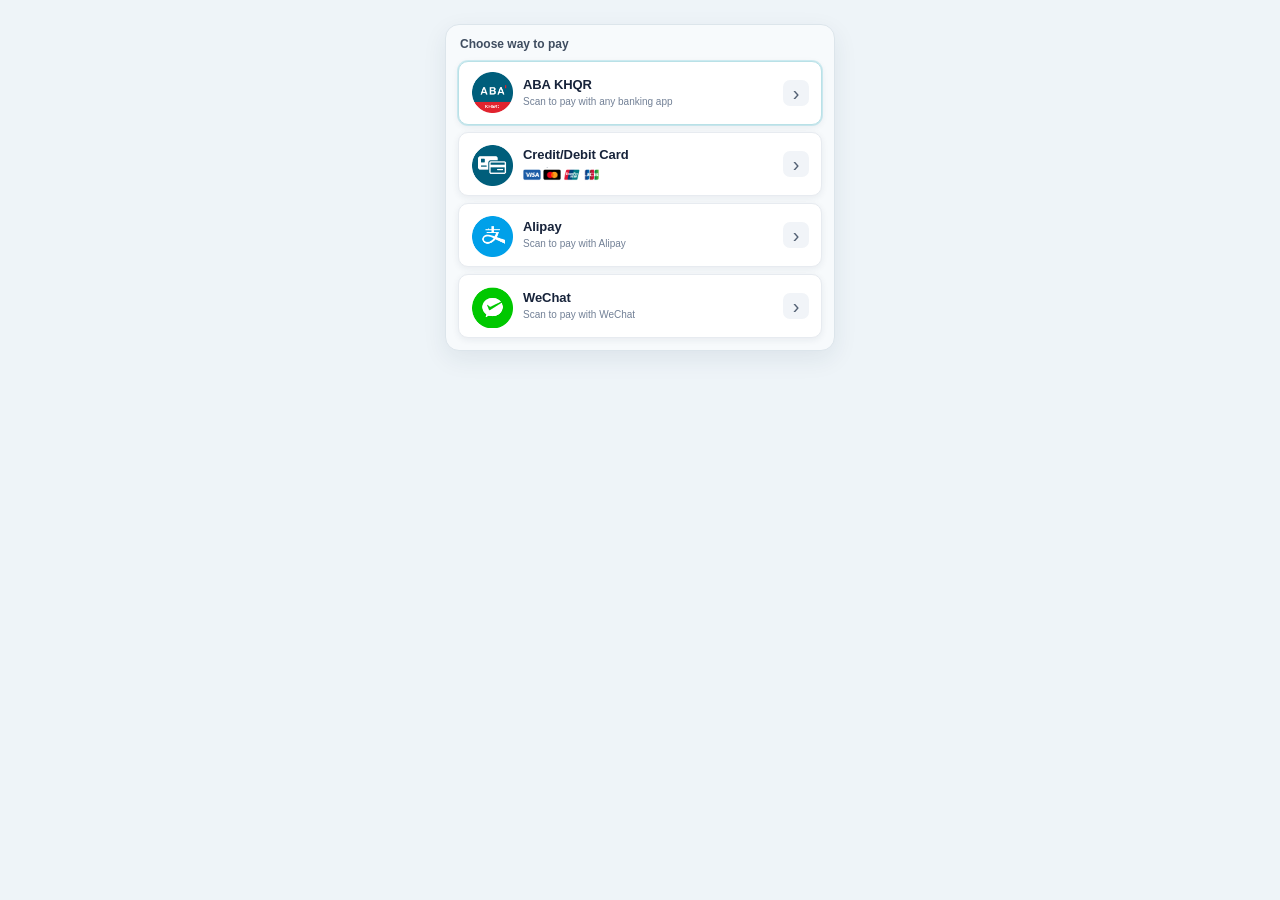
==== commit 3d0335d6: "Match payment selector to banker final template Update only checkout-reference.html with the compact" ====
--- a/checkout-reference.html
+++ b/checkout-reference.html
@@ -6,58 +6,71 @@
 <title>PTR Connect — ABA Payment Selector UI</title>
 <style>
 :root{
-  --ink:#081B37;
-  --muted:#697386;
-  --soft:#F2F3F7;
-  --border:#E2E8F0;
-  --page:#F6F8FB;
+  --ink:#17233a;
+  --muted:#728096;
+  --soft:#f1f4f8;
+  --border:#e7ebf0;
+  --page:#eef4f8;
+  --selected:#00a7bd;
 }
 *{box-sizing:border-box}
 body{
   margin:0;
   background:var(--page);
   color:var(--ink);
-  font-family:"SF Pro Display","Segoe UI",Arial,sans-serif;
+  font-family:Inter,"SF Pro Text","Segoe UI",Arial,sans-serif;
+  -webkit-font-smoothing:antialiased;
 }
 .wrap{
-  width:min(100% - 24px, 590px);
-  margin:32px auto;
+  width:min(calc(100% - 24px), 390px);
+  margin:24px auto;
+  padding:12px;
+  border:1px solid #dce5eb;
+  border-radius:14px;
+  background:#f7fafc;
+  box-shadow:0 8px 24px rgba(23,49,77,.08);
 }
 .title{
-  font-size:22px;
-  font-weight:700;
-  margin:0 0 14px;
+  margin:0 2px 10px;
+  color:#3f4d60;
+  font-size:12px;
+  font-weight:600;
 }
 .selector{
   display:flex;
   flex-direction:column;
-  gap:10px;
+  gap:7px;
 }
 .method{
   width:100%;
-  min-height:124px;
+  min-height:64px;
   display:grid;
-  grid-template-columns:84px minmax(0,1fr) 44px;
+  grid-template-columns:44px minmax(0,1fr) 28px;
   align-items:center;
-  gap:18px;
-  padding:16px 20px;
+  gap:10px;
+  padding:8px 10px;
   background:#fff;
   border:1px solid var(--border);
-  border-radius:18px;
-  box-shadow:0 2px 8px rgba(8,27,55,.08);
+  border-radius:10px;
+  box-shadow:0 2px 7px rgba(24,45,70,.07);
   text-align:left;
   color:inherit;
   cursor:pointer;
+  transition:border-color .15s ease,box-shadow .15s ease,transform .15s ease;
+}
+.method:hover{
+  border-color:#cdd8e2;
+  transform:translateY(-1px);
 }
 .method[aria-pressed="true"]{
-  box-shadow:0 0 0 2px rgba(0,103,131,.22),0 2px 8px rgba(8,27,55,.08);
+  border-color:#b9e1e7;
+  box-shadow:0 0 0 1px rgba(0,167,189,.16),0 2px 7px rgba(24,45,70,.07);
 }
 .icon{
-  width:84px;
-  height:84px;
+  width:44px;
+  height:44px;
   display:grid;
   place-items:center;
-  flex:none;
 }
 .icon img{
   max-width:100%;
@@ -72,58 +85,46 @@
 }
 .copy b{
   display:block;
-  font-size:23px;
-  line-height:1.15;
+  font-size:13px;
+  line-height:1.2;
   font-weight:700;
-  letter-spacing:-.2px;
+  letter-spacing:-.08px;
 }
 .copy p{
-  margin:6px 0 0;
-  font-size:18px;
+  margin:3px 0 0;
+  font-size:10px;
   line-height:1.25;
   color:var(--muted);
 }
 .brands{
-  margin-top:7px;
+  display:block;
+  margin-top:4px;
 }
 .brands img{
-  height:28px;
+  height:14px;
   width:auto;
   max-width:100%;
   object-fit:contain;
   display:block;
 }
 .arrow{
-  width:40px;
-  height:40px;
+  width:26px;
+  height:26px;
   display:grid;
   place-items:center;
   background:var(--soft);
-  border-radius:8px;
-  color:#535362;
-  font-size:34px;
+  border-radius:7px;
+  color:#536174;
+  font-size:20px;
   line-height:1;
-  font-weight:400;
+  font-weight:500;
 }
 .note{
-  margin:14px 2px 0;
-  font-size:12px;
-  color:var(--muted);
+  display:none;
 }
 @media(max-width:560px){
-  .wrap{width:100%;margin:0;padding:10px}
-  .method{
-    min-height:96px;
-    grid-template-columns:64px minmax(0,1fr) 36px;
-    gap:12px;
-    padding:12px 14px;
-    border-radius:14px;
-  }
-  .icon{width:64px;height:64px}
-  .copy b{font-size:17px}
-  .copy p{font-size:14px;margin-top:3px}
-  .brands img{height:20px}
-  .arrow{width:34px;height:34px;font-size:28px}
+  body{background:#f7fafc}
+  .wrap{width:100%;margin:0;padding:10px;border:0;border-radius:0;box-shadow:none}
 }
 </style>
 </head>
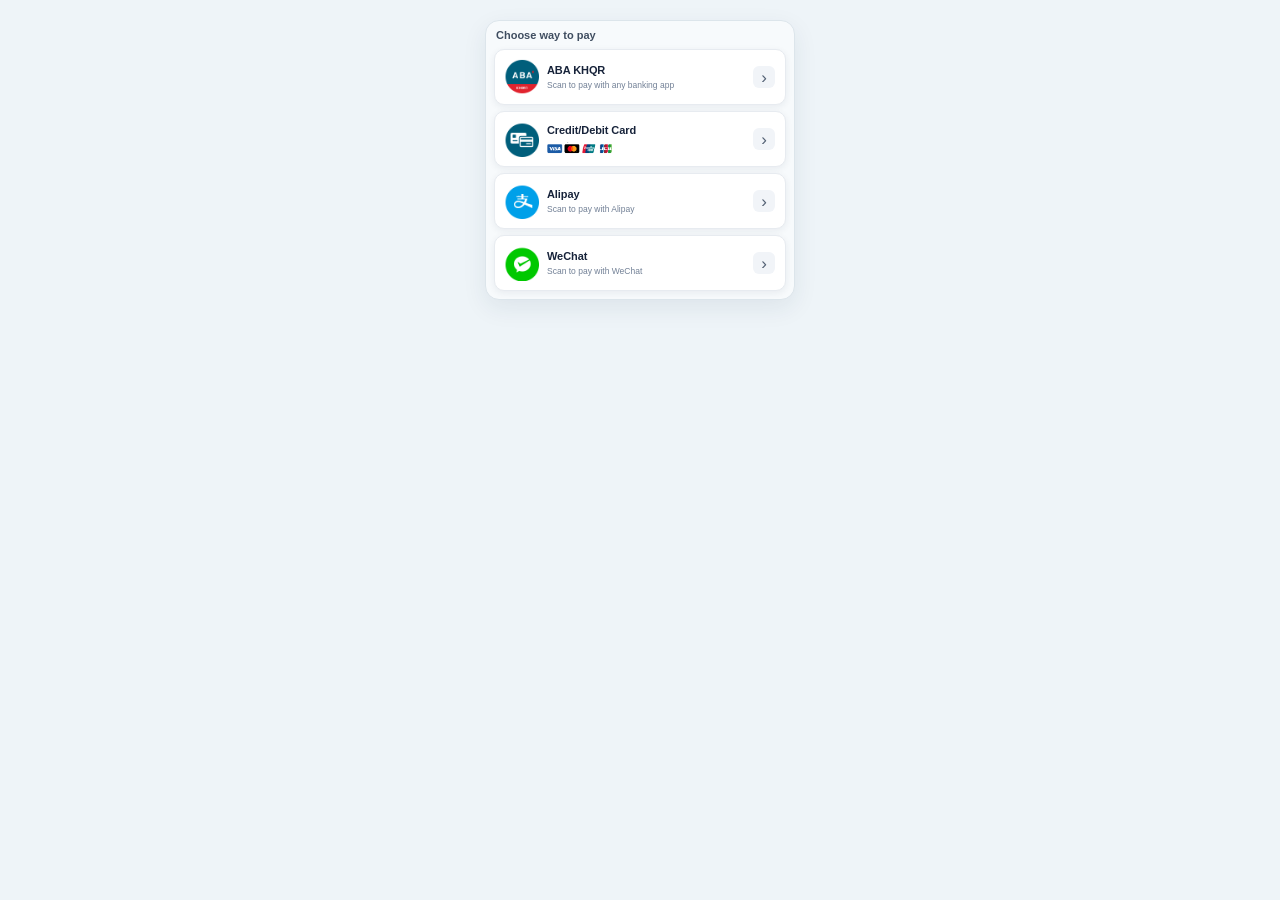
==== commit 261aa5a6: "Refine selector to clarified banker card scale Adjust only checkout-reference.html to the measured c" ====
--- a/checkout-reference.html
+++ b/checkout-reference.html
@@ -22,33 +22,33 @@
   -webkit-font-smoothing:antialiased;
 }
 .wrap{
-  width:min(calc(100% - 24px), 390px);
-  margin:24px auto;
-  padding:12px;
+  width:min(calc(100% - 20px), 310px);
+  margin:20px auto;
+  padding:8px;
   border:1px solid #dce5eb;
   border-radius:14px;
   background:#f7fafc;
   box-shadow:0 8px 24px rgba(23,49,77,.08);
 }
 .title{
-  margin:0 2px 10px;
+  margin:0 2px 8px;
   color:#3f4d60;
-  font-size:12px;
+  font-size:11px;
   font-weight:600;
 }
 .selector{
   display:flex;
   flex-direction:column;
-  gap:7px;
+  gap:6px;
 }
 .method{
   width:100%;
-  min-height:64px;
+  min-height:56px;
   display:grid;
-  grid-template-columns:44px minmax(0,1fr) 28px;
+  grid-template-columns:36px minmax(0,1fr) 24px;
   align-items:center;
-  gap:10px;
-  padding:8px 10px;
+  gap:8px;
+  padding:6px 8px;
   background:#fff;
   border:1px solid var(--border);
   border-radius:10px;
@@ -63,12 +63,12 @@
   transform:translateY(-1px);
 }
 .method[aria-pressed="true"]{
-  border-color:#b9e1e7;
-  box-shadow:0 0 0 1px rgba(0,167,189,.16),0 2px 7px rgba(24,45,70,.07);
+  border-color:var(--border);
+  box-shadow:0 2px 7px rgba(24,45,70,.07);
 }
 .icon{
-  width:44px;
-  height:44px;
+  width:36px;
+  height:36px;
   display:grid;
   place-items:center;
 }
@@ -85,14 +85,14 @@
 }
 .copy b{
   display:block;
-  font-size:13px;
+  font-size:11px;
   line-height:1.2;
   font-weight:700;
   letter-spacing:-.08px;
 }
 .copy p{
   margin:3px 0 0;
-  font-size:10px;
+  font-size:8.5px;
   line-height:1.25;
   color:var(--muted);
 }
@@ -101,21 +101,21 @@
   margin-top:4px;
 }
 .brands img{
-  height:14px;
+  height:12px;
   width:auto;
   max-width:100%;
   object-fit:contain;
   display:block;
 }
 .arrow{
-  width:26px;
-  height:26px;
+  width:22px;
+  height:22px;
   display:grid;
   place-items:center;
   background:var(--soft);
-  border-radius:7px;
+  border-radius:6px;
   color:#536174;
-  font-size:20px;
+  font-size:17px;
   line-height:1;
   font-weight:500;
 }
@@ -124,7 +124,7 @@
 }
 @media(max-width:560px){
   body{background:#f7fafc}
-  .wrap{width:100%;margin:0;padding:10px;border:0;border-radius:0;box-shadow:none}
+  .wrap{width:100%;max-width:310px;margin:0 auto;padding:8px;border:0;border-radius:0;box-shadow:none}
 }
 </style>
 </head>
